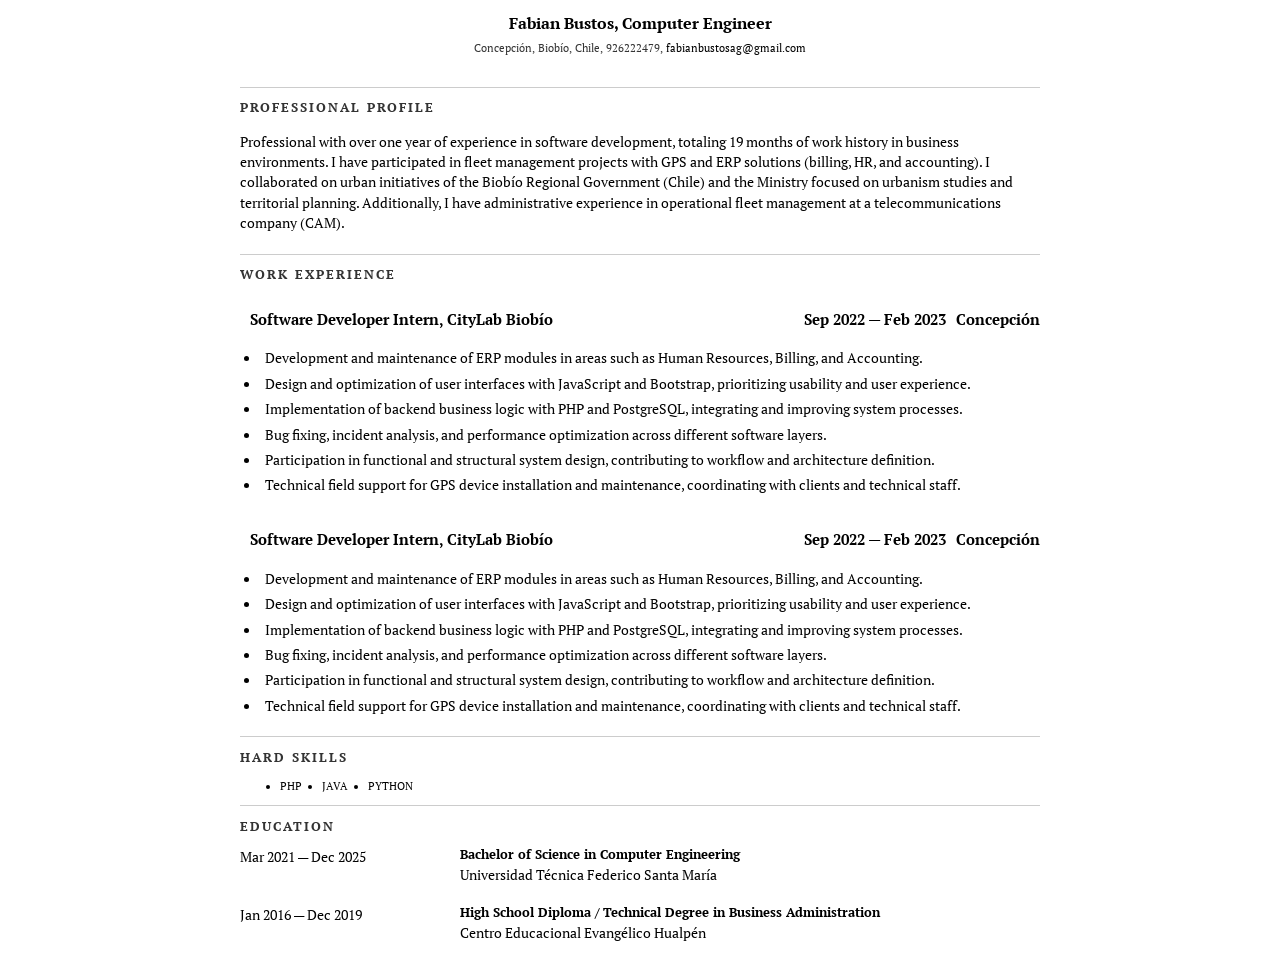
==== index.html @ 322f0dfd "first commit" ====
<!DOCTYPE html>
<html lang="en">
<head>
    <meta charset="UTF-8" />
    <meta name="viewport" content="width=device-width, initial-scale=1.0" />
    <title>CV - Fabian Bustos, Computer Engineer</title>
    <link rel="stylesheet" href="style.css" />
    <link href="https://fonts.googleapis.com/css2?family=PT+Serif:wght@400;700&display=swap" rel="stylesheet">

</head>
<body>

    <header class="contact-info">
        <h1>Fabian Bustos, Computer Engineer</h1>
        <p>Concepción, Biobío, Chile, 926222479, <a href="mailto:fabianbustosag@gmail.com">fabianbustosag@gmail.com</a></p>
    </header>

    <main id="curriculum">
        <section class="section-curriculum" id="professional-profile">
            <h2 class="section-title">PROFESSIONAL PROFILE</h2>
            <p>Professional with over one year of experience in software development, totaling 19 months of work history in business environments. I have participated in fleet management projects with GPS and ERP solutions (billing, HR, and accounting). I collaborated on urban initiatives of the Biobío Regional Government (Chile) and the Ministry focused on urbanism studies and territorial planning. Additionally, I have administrative experience in operational fleet management at a telecommunications company (CAM).</p>
        </section>

        <section class="section-curriculum" id="work-experience">
            <h2 class="section-title">WORK EXPERIENCE</h2>
            
            <article class="job-position">
                <header class="header-job section-subtitle">
                    <h3>Software Developer Intern, <strong>CityLab Biobío</strong></h3>
                    <div class="time section-subtitle">
                        <h3>Sep 2022 — Feb 2023</h3>
                        <h3>Concepción</h3>
                    </div>
                </header>
                <div class="responsabilities">
                    <ul>
                        <li>Development and maintenance of ERP modules in areas such as Human Resources, Billing, and Accounting.</li>
                        <li>Design and optimization of user interfaces with JavaScript and Bootstrap, prioritizing usability and user experience.</li>
                        <li>Implementation of backend business logic with PHP and PostgreSQL, integrating and improving system processes.</li>
                        <li>Bug fixing, incident analysis, and performance optimization across different software layers.</li>
                        <li>Participation in functional and structural system design, contributing to workflow and architecture definition.</li>
                        <li>Technical field support for GPS device installation and maintenance, coordinating with clients and technical staff.</li>
                    </ul>
                </div>
            </article>

            <article class="job-position">
                <header class="header-job section-subtitle">
                    <h3>Software Developer Intern, <strong>CityLab Biobío</strong></h3>
                    <div class="time section-subtitle">
                        <h3>Sep 2022 — Feb 2023</h3>
                        <h3>Concepción</h3>
                    </div>
                </header>
                <div class="responsabilities">
                    <ul>
                        <li>Development and maintenance of ERP modules in areas such as Human Resources, Billing, and Accounting.</li>
                        <li>Design and optimization of user interfaces with JavaScript and Bootstrap, prioritizing usability and user experience.</li>
                        <li>Implementation of backend business logic with PHP and PostgreSQL, integrating and improving system processes.</li>
                        <li>Bug fixing, incident analysis, and performance optimization across different software layers.</li>
                        <li>Participation in functional and structural system design, contributing to workflow and architecture definition.</li>
                        <li>Technical field support for GPS device installation and maintenance, coordinating with clients and technical staff.</li>
                    </ul>
                </div>
            </article>
                
           
        </section>

        <section class="section-curriculum" id="hard-skills">
            <h2 class="section-title">HARD SKILLS</h2>
            <article class="">
                <ul>
                    <li>PHP</li>
                    <li>JAVA</li>
                    <li>PYTHON</li>
                </ul>
            </article>
        </section>

        <section class="section-curriculum" id="education">
            <h2 class="section-title">EDUCATION</h2>
            
            <div class="education-list">
                <article class="education-data">
                    <div class="date">Mar 2021 — Dec 2025</div>
                    <div class="details">
                        <h3 class="section-subtitle">Bachelor of Science in Computer Engineering</h3>
                        <p>Universidad Técnica Federico Santa María</p>
                    </div>
                </article>

                <article class="education-data">
                    <div class="date">Jan 2016 — Dec 2019</div>
                    <div class="details">
                        <h3 class="section-subtitle">High School Diploma / Technical Degree in Business Administration</h3>
                        <p>Centro Educacional Evangélico Hualpén</p>
                    </div>
                </article>
            </div>
        </section>

    </main>

</body>
</html>
---- style.css ----
body {
    font-family: "PT Serif", Georgia, serif;
    line-height: 1.5;
    font-size: 0.85em;
    margin: 0;
    background-color: #ffffff;
}

#curriculum {
    max-width: 800px;
    margin: 0 auto;
    padding: 10px;
}

.section-curriculum {
    border-top: 1px solid #ccc;
}

header.contact-info {
    text-align: center;
    margin-bottom: 20px;
}

header.contact-info h1 {
    font-size: 1.2em;
    margin-bottom: 5px;
    font-weight: bold;
}

header.contact-info p {
    font-size: 0.8em;
    color: #333;
    margin: 0;
}

header.contact-info a {
    color: #000000;
    text-decoration: none;
}

.section-title {
    font-size: 13px;
    font-weight: bold;
    color: #333;
    letter-spacing: 2px;
}

.section-subtitle {
    font-size: 0.8rem;
    line-height: 1.2;
}

.header-job{
    display: flex;
    justify-content: space-between;
    align-items: center;

}

.header-job .time{
    display: flex;
    justify-content: center;
    align-items: center;
    gap: 10px;
}

#professional-profile {
    margin-bottom: 20px;
}

.job-position {
    margin-bottom: 20px;
    gap: 10px;
}

.job-position header {
    padding-left: 10px;
}

.job-position .dates {
    grid-column: 1 / 2;
    text-align: left;
}

.job-position ul {
    grid-column: 2 / 3;
    list-style-type: disc;
    margin: 5px 0 0 0;
    padding-left: 20px;
}

.job-position ul li {
    margin-bottom: 5px;
    padding-left: 5px;
}

.job-position ul:empty {
    display: none;
}

#hard-skills ul{
    font-size: 0.8em;
    display: flex;
    gap: 20px;
}

#education .education-data {
    display: grid;
    grid-template-columns: 25% 70%; /* fecha | contenido */
    column-gap: 20px;
    margin-bottom: 20px;
    align-items: start;
}

#education .details h3 {
    margin: 0;
}

#education .details p {
    margin: 2px 0 0;
}
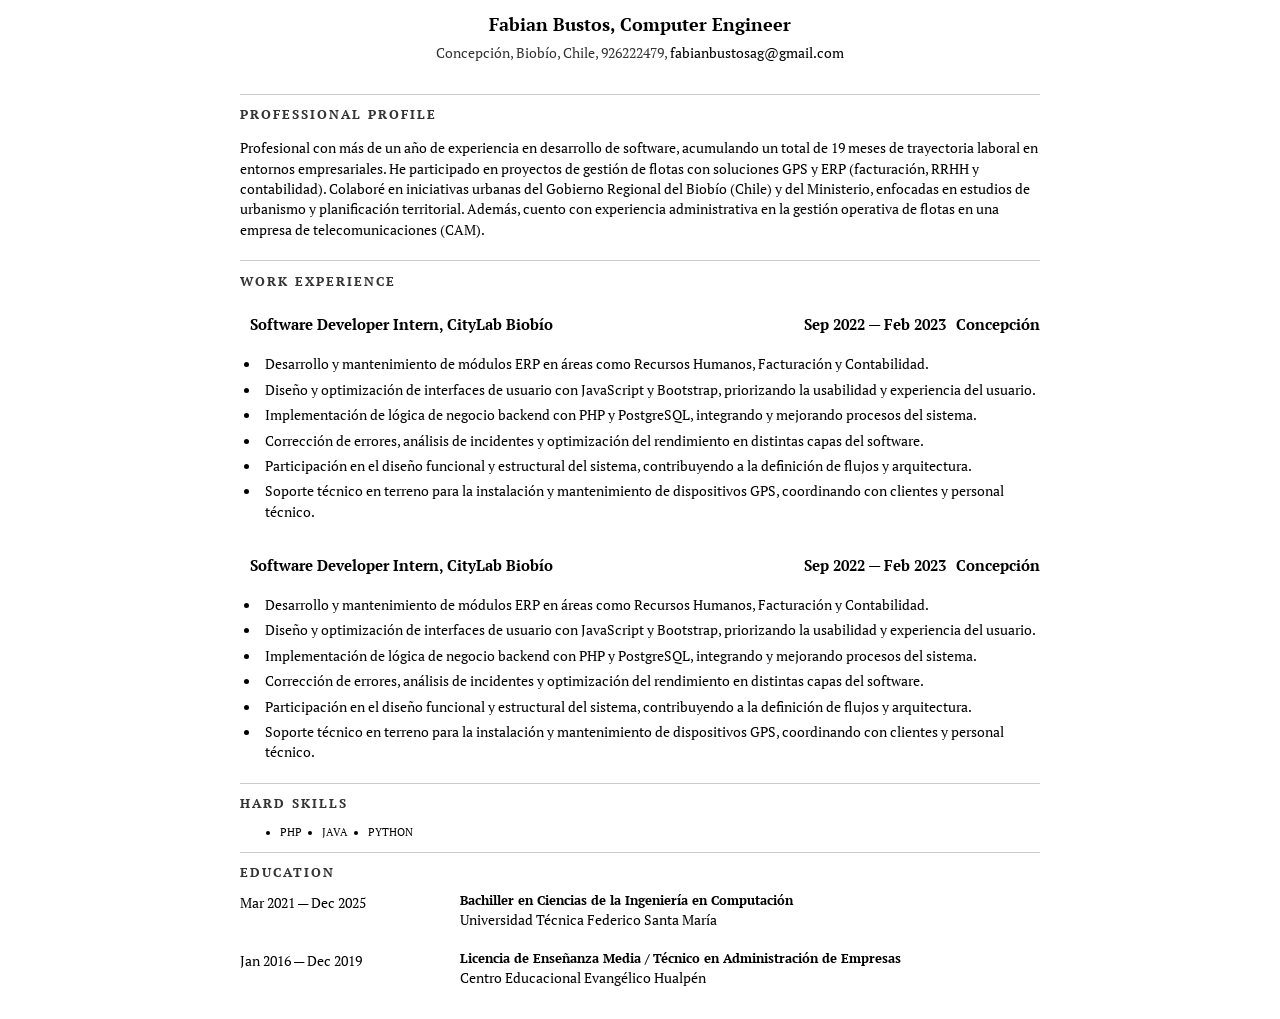
==== commit 69e610cf: "cambiando el html puro a vanilla js" ====
--- a/index.html
+++ b/index.html
@@ -10,97 +10,19 @@
 </head>
 <body>
 
-    <header class="contact-info">
-        <h1>Fabian Bustos, Computer Engineer</h1>
-        <p>Concepción, Biobío, Chile, 926222479, <a href="mailto:fabianbustosag@gmail.com">fabianbustosag@gmail.com</a></p>
-    </header>
+  <header class="contact-info"></header>
 
-    <main id="curriculum">
-        <section class="section-curriculum" id="professional-profile">
-            <h2 class="section-title">PROFESSIONAL PROFILE</h2>
-            <p>Professional with over one year of experience in software development, totaling 19 months of work history in business environments. I have participated in fleet management projects with GPS and ERP solutions (billing, HR, and accounting). I collaborated on urban initiatives of the Biobío Regional Government (Chile) and the Ministry focused on urbanism studies and territorial planning. Additionally, I have administrative experience in operational fleet management at a telecommunications company (CAM).</p>
-        </section>
-
-        <section class="section-curriculum" id="work-experience">
-            <h2 class="section-title">WORK EXPERIENCE</h2>
-            
-            <article class="job-position">
-                <header class="header-job section-subtitle">
-                    <h3>Software Developer Intern, <strong>CityLab Biobío</strong></h3>
-                    <div class="time section-subtitle">
-                        <h3>Sep 2022 — Feb 2023</h3>
-                        <h3>Concepción</h3>
-                    </div>
-                </header>
-                <div class="responsabilities">
-                    <ul>
-                        <li>Development and maintenance of ERP modules in areas such as Human Resources, Billing, and Accounting.</li>
-                        <li>Design and optimization of user interfaces with JavaScript and Bootstrap, prioritizing usability and user experience.</li>
-                        <li>Implementation of backend business logic with PHP and PostgreSQL, integrating and improving system processes.</li>
-                        <li>Bug fixing, incident analysis, and performance optimization across different software layers.</li>
-                        <li>Participation in functional and structural system design, contributing to workflow and architecture definition.</li>
-                        <li>Technical field support for GPS device installation and maintenance, coordinating with clients and technical staff.</li>
-                    </ul>
-                </div>
-            </article>
-
-            <article class="job-position">
-                <header class="header-job section-subtitle">
-                    <h3>Software Developer Intern, <strong>CityLab Biobío</strong></h3>
-                    <div class="time section-subtitle">
-                        <h3>Sep 2022 — Feb 2023</h3>
-                        <h3>Concepción</h3>
-                    </div>
-                </header>
-                <div class="responsabilities">
-                    <ul>
-                        <li>Development and maintenance of ERP modules in areas such as Human Resources, Billing, and Accounting.</li>
-                        <li>Design and optimization of user interfaces with JavaScript and Bootstrap, prioritizing usability and user experience.</li>
-                        <li>Implementation of backend business logic with PHP and PostgreSQL, integrating and improving system processes.</li>
-                        <li>Bug fixing, incident analysis, and performance optimization across different software layers.</li>
-                        <li>Participation in functional and structural system design, contributing to workflow and architecture definition.</li>
-                        <li>Technical field support for GPS device installation and maintenance, coordinating with clients and technical staff.</li>
-                    </ul>
-                </div>
-            </article>
-                
-           
-        </section>
-
-        <section class="section-curriculum" id="hard-skills">
-            <h2 class="section-title">HARD SKILLS</h2>
-            <article class="">
-                <ul>
-                    <li>PHP</li>
-                    <li>JAVA</li>
-                    <li>PYTHON</li>
-                </ul>
-            </article>
-        </section>
-
-        <section class="section-curriculum" id="education">
-            <h2 class="section-title">EDUCATION</h2>
-            
-            <div class="education-list">
-                <article class="education-data">
-                    <div class="date">Mar 2021 — Dec 2025</div>
-                    <div class="details">
-                        <h3 class="section-subtitle">Bachelor of Science in Computer Engineering</h3>
-                        <p>Universidad Técnica Federico Santa María</p>
-                    </div>
-                </article>
-
-                <article class="education-data">
-                    <div class="date">Jan 2016 — Dec 2019</div>
-                    <div class="details">
-                        <h3 class="section-subtitle">High School Diploma / Technical Degree in Business Administration</h3>
-                        <p>Centro Educacional Evangélico Hualpén</p>
-                    </div>
-                </article>
-            </div>
-        </section>
-
-    </main>
+  <main id="curriculum">
+    <section class="section-curriculum" id="professional-profile"></section>
+    <section class="section-curriculum" id="work-experience"></section>
+    <section class="section-curriculum" id="hard-skills"></section>
+    <section class="section-curriculum" id="education"></section>
+  </main>
 
 </body>
+
 </html>
+
+<script src="data.js"></script>
+<script src="script.js"></script>
+
--- a/style.css
+++ b/style.css
@@ -22,13 +22,13 @@
 }
 
 header.contact-info h1 {
-    font-size: 1.2em;
+    font-size: 1.3em;
     margin-bottom: 5px;
     font-weight: bold;
 }
 
 header.contact-info p {
-    font-size: 0.8em;
+    font-size: 1em;
     color: #333;
     margin: 0;
 }
@@ -39,7 +39,7 @@
 }
 
 .section-title {
-    font-size: 13px;
+    font-size: 0.8rem;
     font-weight: bold;
     color: #333;
     letter-spacing: 2px;
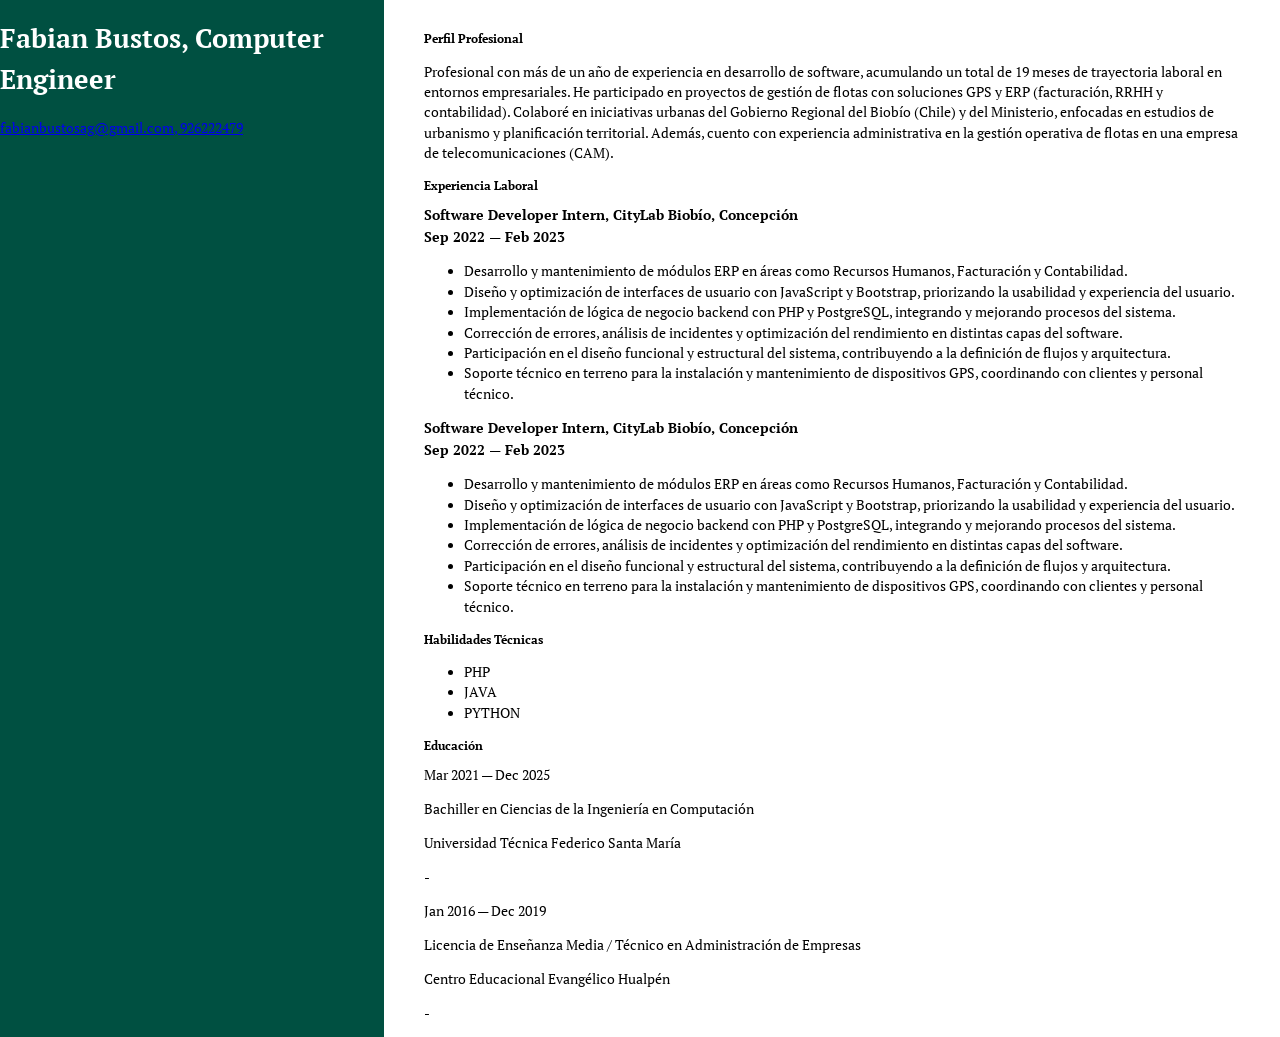
==== commit c0dcb119: "iniciacion del F3, verde" ====
--- a/index.html
+++ b/index.html
@@ -1,6 +1,6 @@
-<!DOCTYPE html>
+<!doctype html>
 <html lang="en">
-<head>
+  <head>
     <meta charset="UTF-8" />
     <meta name="viewport" content="width=device-width, initial-scale=1.0" />
     <title>CV - Fabian Bustos, Computer Engineer</title>
@@ -9,14 +9,16 @@
 
 </head>
 <body>
-
-  <header class="contact-info"></header>
-
   <main id="curriculum">
-    <section class="section-curriculum" id="professional-profile"></section>
-    <section class="section-curriculum" id="work-experience"></section>
-    <section class="section-curriculum" id="hard-skills"></section>
-    <section class="section-curriculum" id="education"></section>
+    <div class="col-1">
+      <header class="contact-info"></header>
+    </div>
+    <div class="col-2">
+        <section class="section-curriculum" id="professional-profile"></section>
+        <section class="section-curriculum" id="work-experience"></section>
+        <section class="section-curriculum" id="hard-skills"></section>
+        <section class="section-curriculum" id="education"></section>
+    </div>
   </main>
 
 </body>
@@ -25,4 +27,3 @@
 
 <script src="data.js"></script>
 <script src="script.js"></script>
-
--- a/style.css
+++ b/style.css
@@ -1,3 +1,29 @@
+
+/* CSS Variables */
+:root {
+    --font-size-title: 12px;
+    --font-size-xs: 0.85em;
+    --font-size-sm: 1em;
+    --font-size-md: 1.2em;
+    --font-size-lg: 1.3em;
+}
+
+@media print {
+    #curriculum {
+        display: table;
+        width: 100%;
+        height: 100vh;
+    }
+
+    .col-1,
+    .col-2 {
+        display: table-cell;
+        vertical-align: top;
+    }
+}
+
+/* BASE */
+
 body {
     font-family: "PT Serif", Georgia, serif;
     line-height: 1.5;
@@ -7,115 +33,54 @@
 }
 
 #curriculum {
-    max-width: 800px;
     margin: 0 auto;
-    padding: 10px;
+    display: grid;
+    grid-template-columns: 30% 70%; /* 30 70 */
 }
 
-.section-curriculum {
-    border-top: 1px solid #ccc;
+.col-1{
+    background-color: #005041;
+    color: #ffffff;
 }
 
-header.contact-info {
-    text-align: center;
-    margin-bottom: 20px;
+.col-2{
+    padding: 20px 40px 0 40px;
 }
 
-header.contact-info h1 {
-    font-size: 1.3em;
-    margin-bottom: 5px;
+/* ************************/
+/* HEADER                 */
+/* ************************/
+
+
+/* ************************/
+/* SECTION CURRICULUM     */
+/* ************************/
+
+.section-title {
+    font-size: var(--font-size-title);
     font-weight: bold;
+    margin-bottom: 10px;
 }
 
-header.contact-info p {
-    font-size: 1em;
-    color: #333;
-    margin: 0;
+/* ************************/
+/* PROFILE SECTION        */
+/* ************************/
+
+
+/* ************************/
+/* WORK EXPERIENCE SECTION*/
+/* ************************/
+
+#work-experience .job-position .section-subtitle p{
+    font-size: var(--font-size-sm);
+    font-weight: bold;
+    margin: 2px 0 0 0;
 }
 
-header.contact-info a {
-    color: #000000;
-    text-decoration: none;
-}
+/* ************************/
+/* HARD SKILLS SECTION    */
+/* ************************/
 
-.section-title {
-    font-size: 0.8rem;
-    font-weight: bold;
-    color: #333;
-    letter-spacing: 2px;
-}
-
-.section-subtitle {
-    font-size: 0.8rem;
-    line-height: 1.2;
-}
-
-.header-job{
-    display: flex;
-    justify-content: space-between;
-    align-items: center;
-
-}
-
-.header-job .time{
-    display: flex;
-    justify-content: center;
-    align-items: center;
-    gap: 10px;
-}
-
-#professional-profile {
-    margin-bottom: 20px;
-}
-
-.job-position {
-    margin-bottom: 20px;
-    gap: 10px;
-}
-
-.job-position header {
-    padding-left: 10px;
-}
-
-.job-position .dates {
-    grid-column: 1 / 2;
-    text-align: left;
-}
-
-.job-position ul {
-    grid-column: 2 / 3;
-    list-style-type: disc;
-    margin: 5px 0 0 0;
-    padding-left: 20px;
-}
-
-.job-position ul li {
-    margin-bottom: 5px;
-    padding-left: 5px;
-}
-
-.job-position ul:empty {
-    display: none;
-}
-
-#hard-skills ul{
-    font-size: 0.8em;
-    display: flex;
-    gap: 20px;
-}
-
-#education .education-data {
-    display: grid;
-    grid-template-columns: 25% 70%; /* fecha | contenido */
-    column-gap: 20px;
-    margin-bottom: 20px;
-    align-items: start;
-}
-
-#education .details h3 {
-    margin: 0;
-}
-
-#education .details p {
-    margin: 2px 0 0;
-}
+/* ************************/
+/* EDUCATION SECTION      */
+/* ************************/
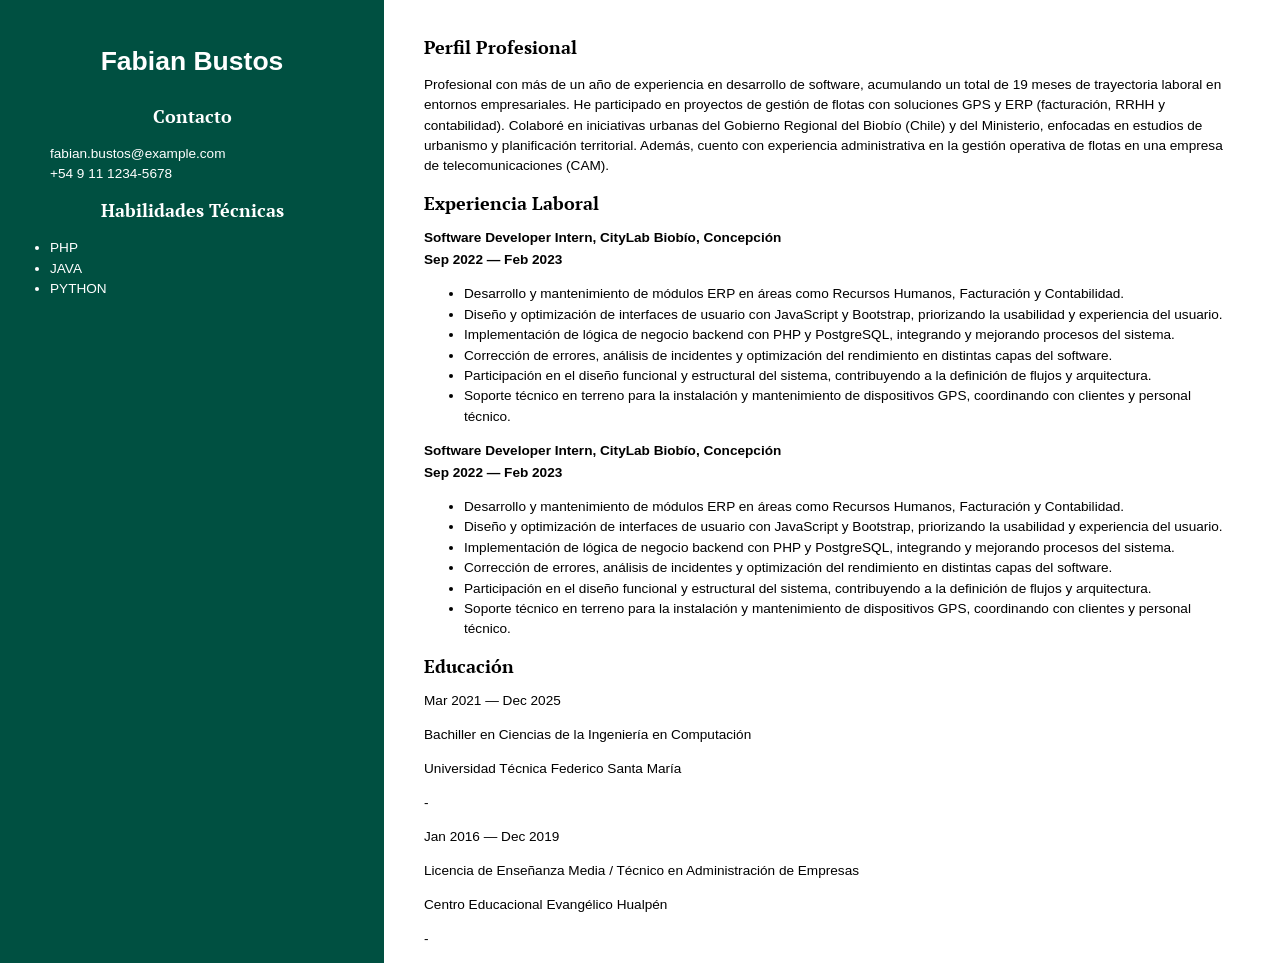
==== commit 6bdbeefc: "curriculumn verde, pre cambios" ====
--- a/index.html
+++ b/index.html
@@ -11,12 +11,24 @@
 <body>
   <main id="curriculum">
     <div class="col-1">
-      <header class="contact-info"></header>
+      <section class="section-curriculum" id="title">
+        <h2>Fabian Bustos</h2>
+      </section>
+
+      <section class="section-curriculum" id="contact">
+        <h2 class="section-title">Contacto</h2>
+        <div class="contact-info">
+          <ul>
+            <li>fabian.bustos@example.com</li>
+            <li>+54 9 11 1234-5678</li>
+          </ul>
+        </div>
+      </section>
+      <section class="section-curriculum" id="hard-skills"></section>
     </div>
     <div class="col-2">
         <section class="section-curriculum" id="professional-profile"></section>
         <section class="section-curriculum" id="work-experience"></section>
-        <section class="section-curriculum" id="hard-skills"></section>
         <section class="section-curriculum" id="education"></section>
     </div>
   </main>
--- a/style.css
+++ b/style.css
@@ -5,7 +5,8 @@
     --font-size-xs: 0.85em;
     --font-size-sm: 1em;
     --font-size-md: 1.2em;
-    --font-size-lg: 1.3em;
+    --font-size-lg: 1.3em; 
+    --font-size-xl: 1.5em;
 }
 
 @media print {
@@ -32,6 +33,14 @@
     background-color: #ffffff;
 }
 
+.section-curriculum{
+    font-family: "Open Sans", sans-serif;
+}
+
+.section-title{
+    font-family: "PT Serif", Georgia, serif;
+}
+
 #curriculum {
     margin: 0 auto;
     display: grid;
@@ -41,10 +50,44 @@
 .col-1{
     background-color: #005041;
     color: #ffffff;
+    padding: 20px 10px 0 10px;
 }
 
 .col-2{
     padding: 20px 40px 0 40px;
+}
+
+
+
+#contact {
+  flex: 1;                 /* ocupa toda la columna */
+  display: flex;
+  flex-direction: column;
+  justify-content: center; /* centra vertical */
+}
+
+.col-1 .section-title {
+  text-align: center;
+  font-size: var(--font-size-lg);
+  font-weight: bold;
+  margin: 0;
+}
+
+
+#title {
+  text-align: center;
+  font-size: var(--font-size-lg);
+  font-weight: bold;
+  margin: 0;
+}
+
+.col-2 .section-title {
+  font-size: var(--font-size-lg);
+  font-weight: bold;
+}
+
+.contact-info ul {
+  list-style-type: none;
 }
 
 /* ************************/
